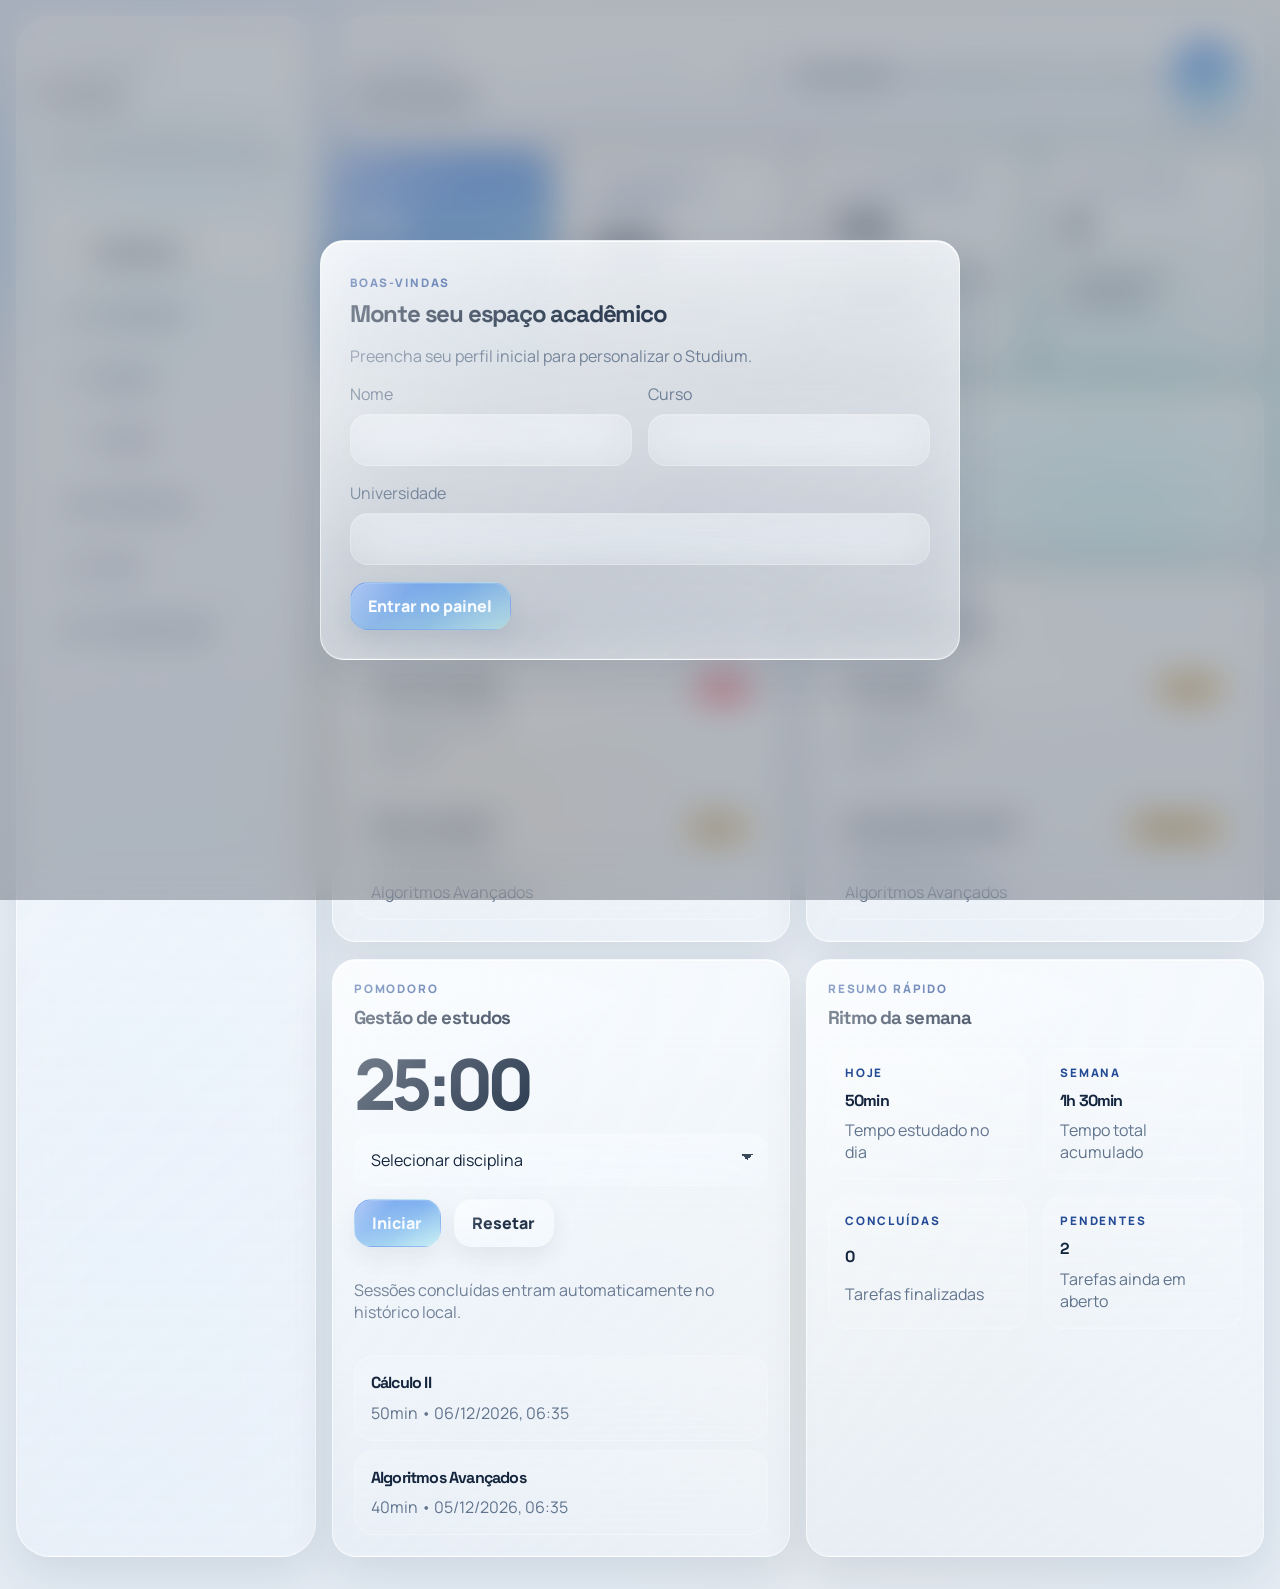
==== index.html @ 14e229cb "Add files via upload" ====
<!DOCTYPE html>
<html lang="pt-BR">
<head>
  <meta charset="UTF-8">
  <meta name="viewport" content="width=device-width, initial-scale=1.0">
  <title>Studium | Gestão Estudantil</title>
  <link rel="preconnect" href="https://fonts.googleapis.com">
  <link rel="preconnect" href="https://fonts.gstatic.com" crossorigin>
  <link href="https://fonts.googleapis.com/css2?family=Space+Grotesk:wght@400;500;700&family=Manrope:wght@400;500;600;700;800&display=swap" rel="stylesheet">
  <link rel="stylesheet" href="styles.css">
</head>
<body>
  <div class="app-bg" aria-hidden="true">
    <span class="glass-orb orb-a"></span>
    <span class="glass-orb orb-b"></span>
    <span class="glass-orb orb-c"></span>
  </div>

  <main class="experience">
    <section class="dashboard-shell">
      <aside class="glass-panel sidebar">
        <div class="brand-block">
          <p class="eyebrow">Painel pessoal</p>
          <h2>Studium</h2>
          <p class="supporting">Organização acadêmica, foco e acompanhamento em um só lugar.</p>
        </div>

        <nav class="nav-stack" aria-label="Seções do sistema">
          <button class="nav-item is-active" data-screen="dashboard" type="button"><span class="nav-icon" aria-hidden="true">⌂</span><span class="nav-label">Dashboard</span></button>
          <button class="nav-item" data-screen="subjects" type="button"><span class="nav-icon" aria-hidden="true">◫</span><span class="nav-label">Disciplinas</span></button>
          <button class="nav-item nav-item-hub" data-screen="agenda" type="button"><span class="nav-icon" aria-hidden="true">◷</span><span class="nav-label nav-label-desktop">Agenda</span><span class="nav-label nav-label-mobile">Planos</span></button>
          <button class="nav-item nav-item-tasks" data-screen="tasks" type="button"><span class="nav-icon" aria-hidden="true">✓</span><span class="nav-label">Tarefas</span></button>
          <button class="nav-item nav-item-stats" data-screen="stats" type="button"><span class="nav-icon" aria-hidden="true">▤</span><span class="nav-label">Estatísticas</span></button>
          <button class="nav-item" data-screen="profile" type="button"><span class="nav-icon" aria-hidden="true">◎</span><span class="nav-label">Perfil</span></button>
          <button class="nav-item" data-screen="settings" type="button"><span class="nav-icon" aria-hidden="true">◉</span><span class="nav-label">Configurações</span></button>
        </nav>
      </aside>

      <div class="main-panel">
        <header class="glass-panel topbar">
          <div>
            <p class="eyebrow" id="topbar-kicker">Visão geral</p>
            <h1 id="screen-title">Dashboard</h1>
          </div>

          <div class="topbar-profile">
            <div class="theme-toggle" id="theme-toggle" aria-label="Alternar tema">
              <button class="theme-option" data-theme-choice="light" type="button" aria-label="Modo claro">☼</button>
              <button class="theme-option" data-theme-choice="dark" type="button" aria-label="Modo escuro">◐</button>
            </div>
            <div class="topbar-copy">
              <strong id="welcome-label">Olá, estudante</strong>
              <span id="topbar-subtitle">Seu semestre em ritmo constante.</span>
            </div>
            <div class="avatar-badge" id="topbar-avatar" aria-hidden="true">S</div>
          </div>
        </header>

        <section class="screen is-active" id="screen-dashboard">
          <div class="page-grid">
            <section class="hero-grid" id="dashboard-metrics"></section>
            <section class="glass-card section-card">
              <div class="section-head"><div><span class="mini-label">Alertas internos</span><h3>O que precisa de atenção</h3></div></div>
              <div class="alert-stack" id="alert-list"></div>
            </section>
            <section class="dashboard-columns">
              <article class="glass-card section-card">
                <div class="section-head"><div><span class="mini-label">Próximas tarefas</span><h3>Entregas mais urgentes</h3></div></div>
                <div id="dashboard-task-list" class="stack-list"></div>
              </article>
              <article class="glass-card section-card">
                <div class="section-head"><div><span class="mini-label">Próximos eventos</span><h3>Agenda acadêmica</h3></div></div>
                <div id="dashboard-event-list" class="stack-list"></div>
              </article>
            </section>
            <section class="dashboard-columns">
              <article class="glass-card section-card">
                <div class="section-head"><div><span class="mini-label">Pomodoro</span><h3>Gestão de estudos</h3></div></div>
                <div class="timer-panel">
                  <div class="timer-value" id="study-timer">25:00</div>
                  <div class="timer-actions">
                    <select id="study-subject-select" class="glass-input"></select>
                    <button id="timer-toggle" class="glass-button primary-button" type="button">Iniciar</button>
                    <button id="timer-reset" class="glass-button secondary-button" type="button">Resetar</button>
                  </div>
                  <p class="supporting">Sessões concluídas entram automaticamente no histórico local.</p>
                  <div id="study-history-preview" class="stack-list compact-list"></div>
                </div>
              </article>
              <article class="glass-card section-card">
                <div class="section-head"><div><span class="mini-label">Resumo rápido</span><h3>Ritmo da semana</h3></div></div>
                <div class="summary-grid" id="weekly-summary"></div>
              </article>
            </section>
          </div>
        </section>

        <section class="screen" id="screen-subjects">
          <div class="page-grid">
            <section class="glass-card section-card">
              <div class="section-head"><div><span class="mini-label">Nova disciplina</span><h3>Cadastro acadêmico</h3></div></div>
              <form id="subject-form" class="form-grid">
                <input type="hidden" id="subject-id">
                <label><span>Nome</span><input id="subject-name" class="glass-input" type="text" required></label>
                <label><span>Professor</span><input id="subject-professor" class="glass-input" type="text" required></label>
                <label><span>Cor</span><input id="subject-color" class="glass-input color-input" type="color" value="#4b86f5"></label>
                <label><span>Frequência (%)</span><input id="subject-attendance" class="glass-input" type="number" min="0" max="100" step="1" placeholder="Opcional"></label>
                <label class="field-span-2"><span>Anotações</span><textarea id="subject-notes" class="glass-input" rows="4" placeholder="Resumo de aulas, links úteis, observações..."></textarea></label>
                <div class="field-span-2 form-actions">
                  <button class="glass-button primary-button" type="submit">Salvar disciplina</button>
                  <button class="glass-button secondary-button" id="subject-form-reset" type="button">Limpar</button>
                </div>
              </form>
            </section>
            <section class="content-split">
              <article class="glass-card section-card">
                <div class="section-head"><div><span class="mini-label">Disciplinas</span><h3>Seu semestre</h3></div></div>
                <div id="subject-list" class="subject-grid"></div>
              </article>
              <article class="glass-card section-card detail-card">
                <div class="section-head"><div><span class="mini-label">Detalhes</span><h3 id="subject-detail-title">Selecione uma disciplina</h3></div></div>
                <div id="subject-detail" class="detail-content empty-state">Escolha uma disciplina para ver notas, frequência, links e anotações.</div>
              </article>
            </section>
          </div>
        </section>

        <section class="screen" id="screen-agenda">
          <div class="page-grid">
            <div class="mobile-section-switch" aria-label="Alternar entre agenda, tarefas e estatísticas">
              <button class="mobile-section-button is-active" data-mobile-hub-screen="agenda" type="button">Agenda</button>
              <button class="mobile-section-button" data-mobile-hub-screen="tasks" type="button">Tarefas</button>
              <button class="mobile-section-button" data-mobile-hub-screen="stats" type="button">Stats</button>
            </div>
            <section class="glass-card section-card">
              <div class="section-head">
                <div><span class="mini-label">Novo evento</span><h3>Agenda acadêmica</h3></div>
                <div class="calendar-nav">
                  <button id="calendar-prev" class="glass-button icon-button" type="button">←</button>
                  <strong id="calendar-title"></strong>
                  <button id="calendar-next" class="glass-button icon-button" type="button">→</button>
                </div>
              </div>
              <form id="event-form" class="form-grid">
                <input type="hidden" id="event-id">
                <label><span>Título</span><input id="event-title" class="glass-input" type="text" required></label>
                <label><span>Tipo</span><select id="event-type" class="glass-input"><option value="Prova">Prova</option><option value="Trabalho">Trabalho</option><option value="Aula">Aula</option><option value="Estudo">Estudo</option></select></label>
                <label><span>Data e hora</span><input id="event-date" class="glass-input" type="datetime-local" required></label>
                <label><span>Disciplina</span><select id="event-subject" class="glass-input"></select></label>
                <div class="field-span-2 form-actions">
                  <button class="glass-button primary-button" type="submit">Salvar evento</button>
                  <button class="glass-button secondary-button" id="event-form-reset" type="button">Limpar</button>
                </div>
              </form>
            </section>
            <section class="content-split">
              <article class="glass-card section-card">
                <div class="calendar-grid calendar-weekdays" id="calendar-weekdays"></div>
                <div class="calendar-grid calendar-days" id="calendar-grid"></div>
              </article>
              <article class="glass-card section-card">
                <div class="section-head"><div><span class="mini-label">Eventos próximos</span><h3>Próximos compromissos</h3></div></div>
                <div id="event-list" class="stack-list"></div>
              </article>
            </section>
          </div>
        </section>

        <section class="screen" id="screen-tasks">
          <div class="page-grid">
            <div class="mobile-section-switch" aria-label="Alternar entre agenda, tarefas e estatísticas">
              <button class="mobile-section-button" data-mobile-hub-screen="agenda" type="button">Agenda</button>
              <button class="mobile-section-button is-active" data-mobile-hub-screen="tasks" type="button">Tarefas</button>
              <button class="mobile-section-button" data-mobile-hub-screen="stats" type="button">Stats</button>
            </div>
            <section class="glass-card section-card">
              <div class="section-head"><div><span class="mini-label">Nova tarefa</span><h3>To-do acadêmico</h3></div></div>
              <form id="task-form" class="form-grid">
                <input type="hidden" id="task-id">
                <label><span>Título</span><input id="task-title" class="glass-input" type="text" required></label>
                <label><span>Entrega</span><input id="task-due-date" class="glass-input" type="datetime-local" required></label>
                <label><span>Prioridade</span><select id="task-priority" class="glass-input"><option value="high">Alta</option><option value="medium">Média</option><option value="low">Baixa</option></select></label>
                <label><span>Disciplina</span><select id="task-subject" class="glass-input"></select></label>
                <label><span>Status</span><select id="task-status" class="glass-input"><option value="pending">Pendente</option><option value="done">Concluída</option></select></label>
                <label class="field-span-2"><span>Descrição</span><textarea id="task-description" class="glass-input" rows="4"></textarea></label>
                <div class="field-span-2 form-actions">
                  <button class="glass-button primary-button" type="submit">Salvar tarefa</button>
                  <button class="glass-button secondary-button" id="task-form-reset" type="button">Limpar</button>
                </div>
              </form>
            </section>
            <section class="glass-card section-card">
              <div class="section-head"><div><span class="mini-label">Filtro</span><h3>Organização das entregas</h3></div></div>
              <div class="toolbar">
                <select id="task-filter-status" class="glass-input toolbar-control"></select>
                <select id="task-filter-subject" class="glass-input toolbar-control"></select>
                <select id="task-sort" class="glass-input toolbar-control"><option value="due-asc">Prazo mais próximo</option><option value="due-desc">Prazo mais distante</option><option value="priority">Maior prioridade</option></select>
              </div>
              <div id="task-list" class="stack-list"></div>
            </section>
          </div>
        </section>

        <section class="screen" id="screen-stats">
          <div class="page-grid">
            <div class="mobile-section-switch" aria-label="Alternar entre agenda, tarefas e estatísticas">
              <button class="mobile-section-button" data-mobile-hub-screen="agenda" type="button">Agenda</button>
              <button class="mobile-section-button" data-mobile-hub-screen="tasks" type="button">Tarefas</button>
              <button class="mobile-section-button is-active" data-mobile-hub-screen="stats" type="button">Stats</button>
            </div>
            <section class="hero-grid" id="stats-metrics"></section>
            <section class="dashboard-columns">
              <article class="glass-card section-card">
                <div class="section-head"><div><span class="mini-label">Tempo por disciplina</span><h3>Foco semanal</h3></div></div>
                <div id="study-chart" class="chart-list"></div>
              </article>
              <article class="glass-card section-card">
                <div class="section-head"><div><span class="mini-label">Média por disciplina</span><h3>Desempenho acadêmico</h3></div></div>
                <div id="grade-chart" class="chart-list"></div>
              </article>
            </section>
            <section class="dashboard-columns">
              <article class="glass-card section-card">
                <div class="section-head"><div><span class="mini-label">Produtividade</span><h3>Tarefas concluídas vs pendentes</h3></div></div>
                <div id="task-chart" class="task-chart"></div>
              </article>
              <article class="glass-card section-card">
                <div class="section-head"><div><span class="mini-label">Histórico</span><h3>Sessões registradas</h3></div></div>
                <div id="study-session-list" class="stack-list compact-list"></div>
              </article>
            </section>
          </div>
        </section>

        <section class="screen" id="screen-profile">
          <div class="page-grid">
            <section class="content-split profile-layout">
              <article class="glass-card section-card">
                <div class="section-head"><div><span class="mini-label">Perfil acadêmico</span><h3>Dados do estudante</h3></div></div>
                <form id="profile-form" class="form-grid">
                  <label><span>Nome</span><input id="profile-name" class="glass-input" type="text" required></label>
                  <label><span>Curso</span><input id="profile-course" class="glass-input" type="text" required></label>
                  <label class="field-span-2"><span>Universidade</span><input id="profile-university" class="glass-input" type="text" required></label>
                  <label class="field-span-2"><span>Foto</span><input id="profile-photo" class="glass-input" type="file" accept="image/*"></label>
                  <div class="field-span-2 form-actions profile-actions">
                    <button class="glass-button primary-button" type="submit">Salvar perfil</button>
                    <button id="share-profile" class="glass-button secondary-button" type="button">Compartilhar perfil</button>
                  </div>
                </form>
              </article>

              <article class="glass-card section-card">
                <div class="section-head"><div><span class="mini-label">Preview</span><h3>Cartão do perfil</h3></div></div>
                <div id="profile-preview" class="profile-preview-card"></div>
              </article>
            </section>

            <section class="glass-card section-card">
              <div class="section-head"><div><span class="mini-label">Matrículas</span><h3>Matérias cursadas</h3></div></div>
              <div id="profile-subjects" class="subject-tags"></div>
            </section>
          </div>
        </section>

        <section class="screen" id="screen-settings">
          <div class="page-grid">
            <section class="glass-card section-card">
              <div class="section-head"><div><span class="mini-label">Preferências</span><h3>Configurações gerais</h3></div></div>
              <div class="settings-grid">
                <article class="glass-tile">
                  <span class="mini-label">Tema</span>
                  <h4>Modo escuro</h4>
                  <p class="supporting">Ative ou desative o tema escuro com persistência local.</p>
                  <button id="settings-theme-toggle" class="glass-button secondary-button" type="button">Alternar tema</button>
                </article>
                <article class="glass-tile">
                  <span class="mini-label">Semestre</span>
                  <h4>Período letivo</h4>
                  <form id="semester-form" class="form-grid compact-form">
                    <label><span>Início</span><input id="semester-start" class="glass-input" type="date"></label>
                    <label><span>Fim</span><input id="semester-end" class="glass-input" type="date"></label>
                    <div class="field-span-2"><button class="glass-button primary-button" type="submit">Salvar semestre</button></div>
                  </form>
                </article>
                <article class="glass-tile">
                  <span class="mini-label">Backup</span>
                  <h4>Exportar ou importar</h4>
                  <p class="supporting">Gere um JSON com todos os dados ou importe um backup anterior.</p>
                  <div class="form-actions">
                    <button id="export-data" class="glass-button primary-button" type="button">Exportar JSON</button>
                    <label class="glass-button secondary-button file-button">Importar JSON<input id="import-data" type="file" accept="application/json"></label>
                  </div>
                </article>
                <article class="glass-tile danger-tile">
                  <span class="mini-label">Reset</span>
                  <h4>Limpar todos os dados</h4>
                  <p class="supporting">Remove disciplinas, tarefas, eventos e histórico do navegador.</p>
                  <button id="reset-data" class="glass-button danger-button" type="button">Apagar tudo</button>
                </article>
              </div>
            </section>
          </div>
        </section>
      </div>
    </section>
  </main>

  <div id="onboarding-modal" class="onboarding-modal" hidden>
    <div class="glass-card onboarding-card">
      <span class="mini-label">Boas-vindas</span>
      <h2>Monte seu espaço acadêmico</h2>
      <p class="supporting">Preencha seu perfil inicial para personalizar o Studium.</p>
      <form id="onboarding-form" class="form-grid">
        <label><span>Nome</span><input id="onboarding-name" class="glass-input" type="text" required></label>
        <label><span>Curso</span><input id="onboarding-course" class="glass-input" type="text" required></label>
        <label class="field-span-2"><span>Universidade</span><input id="onboarding-university" class="glass-input" type="text" required></label>
        <div class="field-span-2 form-actions">
          <button class="glass-button primary-button" type="submit">Entrar no painel</button>
        </div>
      </form>
    </div>
  </div>

  <script src="app.js"></script>
</body>
</html>
---- styles.css ----
:root {
  --text: #14253d;
  --muted: #61748d;
  --brand: #4b86f5;
  --brand-strong: #244b95;
  --accent: #8ee7d8;
  --gold: #f0c97d;
  --danger: #f26f7c;
  --success: #41bb8b;
  --surface-soft: rgba(255, 255, 255, 0.3);
  --border: rgba(255, 255, 255, 0.64);
  --border-strong: rgba(255, 255, 255, 0.88);
  --edge-shadow: inset 0 1px 0 rgba(255, 255, 255, 0.94), inset 0 -1px 0 rgba(255, 255, 255, 0.14);
  --shadow: 0 18px 44px rgba(23, 45, 78, 0.1);
  --radius-xl: 34px;
  --radius-lg: 24px;
  --radius-md: 20px;
  --radius-sm: 14px;
  --blur: blur(28px) saturate(180%);
  --space-1: 0.35rem;
  --space-2: 0.55rem;
  --space-3: 0.8rem;
  --space-4: 1rem;
  --space-5: 1.25rem;
  --space-6: 1.5rem;
  --glow: rgba(75, 134, 245, 0.28);
  --glow-strong: rgba(142, 231, 216, 0.34);
  --field-bg: rgba(255, 255, 255, 0.22);
  --field-text: #14253d;
  --menu-bg: #f6f9fd;
  --panel-sheen: linear-gradient(135deg, rgba(255,255,255,0.6), rgba(255,255,255,0.14) 32%, rgba(255,255,255,0.04) 58%, rgba(255,255,255,0.2));
  --panel-fill: linear-gradient(180deg, rgba(248,252,255,0.84), rgba(233,240,248,0.56));
}

body[data-theme="dark"] {
  --text: #edf5ff;
  --muted: #8fa3bb;
  --brand: #7ab4ff;
  --brand-strong: #93b8ea;
  --accent: #7ce8db;
  --gold: #ffd38d;
  --danger: #ff8692;
  --success: #5fdaa8;
  --surface-soft: rgba(255, 255, 255, 0.06);
  --glow: rgba(122, 180, 255, 0.28);
  --glow-strong: rgba(124, 232, 219, 0.24);
  --field-bg: rgba(255, 255, 255, 0.08);
  --field-text: #edf5ff;
  --menu-bg: #152233;
  --border: rgba(255, 255, 255, 0.16);
  --border-strong: rgba(255, 255, 255, 0.28);
  --edge-shadow: inset 0 1px 0 rgba(255, 255, 255, 0.16), inset 0 -1px 0 rgba(255, 255, 255, 0.04);
  --shadow: 0 24px 60px rgba(3, 9, 20, 0.44);
  --panel-fill: linear-gradient(180deg, rgba(32, 50, 77, 0.56), rgba(10, 18, 31, 0.18));
  --panel-sheen: linear-gradient(135deg, rgba(255,255,255,0.18), rgba(255,255,255,0.04) 28%, rgba(255,255,255,0.02) 58%, rgba(255,255,255,0.14));
}

* { box-sizing: border-box; }
html { scroll-behavior: smooth; }
body {
  margin: 0;
  min-height: 100vh;
  font-family: "Manrope", sans-serif;
  color: var(--text);
  background:
    radial-gradient(circle at 12% 8%, rgba(145, 193, 255, 0.24), transparent 22%),
    radial-gradient(circle at 88% 18%, rgba(157, 236, 223, 0.18), transparent 20%),
    radial-gradient(circle at 68% 82%, rgba(255, 216, 150, 0.12), transparent 24%),
    linear-gradient(180deg, #f1f5fa 0%, #e8eef5 46%, #e4ebf3 100%);
}

body[data-theme="dark"] {
  background:
    radial-gradient(circle at top left, rgba(48, 98, 186, 0.44), transparent 28%),
    radial-gradient(circle at 82% 18%, rgba(52, 148, 143, 0.28), transparent 26%),
    radial-gradient(circle at 70% 78%, rgba(168, 121, 38, 0.24), transparent 28%),
    linear-gradient(180deg, #08111d 0%, #0e1828 50%, #0b1320 100%);
}

button, input, select, textarea { font: inherit; line-height: 1.25; transition: transform 180ms ease, box-shadow 220ms ease, border-color 220ms ease, background-color 220ms ease, color 220ms ease, opacity 220ms ease; }
button { cursor: pointer; }
img { display: block; max-width: 100%; }
h1, h2, h3, h4, strong { font-family: "Space Grotesk", sans-serif; letter-spacing: -0.05em; }

.app-bg { position: fixed; inset: 0; overflow: hidden; pointer-events: none; }
.glass-orb { position: absolute; border-radius: 50%; filter: blur(18px); opacity: 0.82; mix-blend-mode: screen; animation: floatOrb 16s cubic-bezier(0.37, 0, 0.2, 1) infinite; }
.orb-a { top: 1%; left: -4%; width: 420px; height: 420px; background: radial-gradient(circle, rgba(107, 189, 255, 0.56), transparent 68%); }
.orb-b { top: 24%; right: -6%; width: 460px; height: 460px; background: radial-gradient(circle, rgba(109, 229, 214, 0.4), transparent 66%); animation-duration: 20s; }
.orb-c { bottom: -15%; left: 18%; width: 520px; height: 520px; background: radial-gradient(circle, rgba(255, 197, 108, 0.34), transparent 70%); animation-duration: 24s; }

.experience { position: relative; z-index: 1; width: min(calc(100% - 2rem), 1480px); margin: 0 auto; padding: var(--space-4) 0 2rem; }
.dashboard-shell { min-height: calc(100vh - 3rem); display: grid; grid-template-columns: 300px minmax(0, 1fr); gap: var(--space-4); }
.main-panel, .page-grid { display: grid; gap: var(--space-4); }
.dashboard-columns, .content-split { display: grid; grid-template-columns: repeat(2, minmax(0, 1fr)); gap: var(--space-4); }

.glass-panel,
.glass-card,
.glass-tile,
.glass-input,
.glass-button {
  position: relative;
  overflow: hidden;
  isolation: isolate;
  background: var(--panel-fill);
  border: 1px solid var(--border);
  box-shadow: var(--edge-shadow), var(--shadow);
  backdrop-filter: var(--blur);
  -webkit-backdrop-filter: var(--blur);
}

.glass-card,
.glass-tile,
.list-card,
.alert-card,
.subject-card,
.detail-section,
.chart-row,
.summary-item,
.task-split,
.calendar-day,
.nav-item,
.topbar,
.sidebar {
  transition: transform 220ms ease, box-shadow 280ms ease, border-color 240ms ease, background 280ms ease, filter 280ms ease;
}

.glass-panel::before,
.glass-card::before,
.glass-tile::before,
.glass-button::before {
  content: "";
  position: absolute;
  inset: 0;
  background: var(--panel-sheen);
  opacity: 0.92;
  pointer-events: none;
}

.glass-card::after,
.glass-tile::after,
.glass-button::after,
.nav-item::after,
.subject-card::after,
.calendar-day::after {
  content: "";
  position: absolute;
  inset: -40% auto auto -20%;
  width: 52%;
  height: 180%;
  background: linear-gradient(115deg, transparent 0%, rgba(255,255,255,0.06) 32%, rgba(255,255,255,0.5) 48%, rgba(255,255,255,0.08) 60%, transparent 100%);
  transform: translateX(-180%) rotate(14deg);
  opacity: 0;
  pointer-events: none;
}

.glass-panel, .glass-card, .glass-tile { border-radius: var(--radius-lg); }
.glass-input, .glass-button { border-radius: 18px; }

.sidebar, .topbar { border-radius: var(--radius-xl); padding: 1.4rem; }
.sidebar { display: flex; flex-direction: column; gap: var(--space-4); }
.brand-block { padding-bottom: 0.85rem; border-bottom: 1px solid rgba(255,255,255,0.25); }
.brand-block h2, .topbar h1, .section-head h3, .detail-heading h4, .settings-grid h4 { margin: 0.25rem 0 0; }

.eyebrow, .mini-label, .panel-badge, .pill {
  text-transform: uppercase;
  letter-spacing: 0.16em;
  font-size: 0.73rem;
  font-weight: 800;
  color: var(--brand-strong);
}

.supporting, .topbar-copy span, label span, .list-meta, .empty-state { color: var(--muted); }

.nav-stack {
  display: grid;
  gap: var(--space-2);
  padding: 0.45rem;
  border-radius: 28px;
  background: linear-gradient(180deg, rgba(255,255,255,0.16), rgba(255,255,255,0.04));
  border: 1px solid rgba(255,255,255,0.28);
  box-shadow: inset 0 1px 0 rgba(255,255,255,0.5);
}

.nav-item {
  position: relative;
  text-align: left;
  padding: 1rem 1.05rem;
  border-radius: 22px;
  border: 1px solid rgba(255,255,255,0.12);
  background: rgba(255,255,255,0.04);
  color: var(--muted);
  font-weight: 800;
}

.nav-item .nav-icon {
  display: inline-grid;
  place-items: center;
  width: 1.25rem;
  height: 1.25rem;
  margin-right: 0.65rem;
  font-size: 1rem;
  line-height: 1;
  flex: 0 0 1.25rem;
}
.nav-label-mobile { display: none; }
.nav-item.is-active { color: var(--text); background: linear-gradient(180deg, rgba(255,255,255,0.76), rgba(255,255,255,0.28)); border-color: rgba(255,255,255,0.74); }
.nav-item:hover,
.nav-item:focus-visible {
  transform: translateY(-2px);
  box-shadow: inset 0 1px 0 rgba(255,255,255,0.65), 0 18px 34px var(--glow);
  border-color: rgba(255,255,255,0.52);
}
.nav-item:hover::after,
.nav-item:focus-visible::after { opacity: 1; animation: sheenSweep 900ms ease; }

.topbar {
  display: flex;
  justify-content: space-between;
  align-items: center;
  gap: 1rem;
}

.topbar-profile, .topbar-copy { display: flex; align-items: center; gap: var(--space-3); }
.topbar-profile { margin-left: auto; }

.avatar-badge {
  display: grid;
  place-items: center;
  width: 68px;
  height: 68px;
  border-radius: 50%;
  font-size: 1.45rem;
  font-weight: 800;
  color: #f6fbff;
  background: linear-gradient(160deg, rgba(54,119,233,0.86), rgba(95,214,224,0.42));
  border: 1px solid rgba(255,255,255,0.48);
  box-shadow: 0 18px 34px rgba(50, 104, 190, 0.24);
}

.theme-toggle {
  display: inline-grid;
  grid-template-columns: repeat(2, minmax(0, 1fr));
  gap: 0.3rem;
  padding: 0.28rem;
  border-radius: 999px;
  background: linear-gradient(180deg, rgba(255,255,255,0.24), rgba(255,255,255,0.08));
  border: 1px solid rgba(255,255,255,0.3);
}

.theme-option {
  border: 0;
  width: 2.35rem;
  height: 2.35rem;
  border-radius: 999px;
  background: transparent;
  color: var(--muted);
  font-size: 1rem;
  line-height: 1;
  display: inline-grid;
  place-items: center;
}

.theme-option.is-active { color: var(--text); background: linear-gradient(180deg, rgba(255,255,255,0.78), rgba(255,255,255,0.26)); }
.screen { display: none; }
.screen.is-active { display: block; }
.screen.is-active > .page-grid > *,
.screen.is-active > .hero-grid > * {
  animation: riseIn 560ms cubic-bezier(0.22, 1, 0.36, 1) both;
}
.screen.is-active > .page-grid > *:nth-child(2),
.screen.is-active > .hero-grid > *:nth-child(2) { animation-delay: 70ms; }
.screen.is-active > .page-grid > *:nth-child(3),
.screen.is-active > .hero-grid > *:nth-child(3) { animation-delay: 140ms; }
.screen.is-active > .page-grid > *:nth-child(4),
.screen.is-active > .hero-grid > *:nth-child(4) { animation-delay: 210ms; }

.hero-grid { display: grid; grid-template-columns: repeat(4, minmax(0, 1fr)); gap: var(--space-4); }
.section-card, .metric-card, .glass-tile { padding: 1.3rem; }

.metric-card strong {
  display: block;
  margin: 0.5rem 0;
  font-size: clamp(1.6rem, 3vw, 2.5rem);
}

.accent-card {
  color: #f9fbff;
  background: linear-gradient(160deg, rgba(54,119,233,0.72), rgba(95,214,224,0.34)), linear-gradient(180deg, rgba(255,255,255,0.2), rgba(255,255,255,0.08));
}

.accent-card .mini-label, .accent-card p { color: rgba(249,251,255,0.8); }
.section-head { display: flex; justify-content: space-between; align-items: flex-start; gap: var(--space-4); margin-bottom: 1.15rem; }
.section-head > div:first-child { display: grid; gap: var(--space-1); }
.summary-grid, .settings-grid { display: grid; gap: var(--space-4); }
.summary-grid, .settings-grid, .subject-grid { grid-template-columns: repeat(2, minmax(0, 1fr)); }
.stack-list, .alert-stack, .chart-list, .subject-grid { display: grid; gap: var(--space-4); }
.compact-list { gap: var(--space-2); }

.list-card,
.alert-card,
.subject-card,
.detail-section,
.chart-row,
.summary-item,
.task-split,
.calendar-day {
  position: relative;
  padding: 1rem;
  border-radius: 20px;
  background: linear-gradient(180deg, rgba(255,255,255,0.18), rgba(255,255,255,0.06));
  border: 1px solid rgba(255,255,255,0.22);
}

.list-card, .subject-card, .chart-row, .summary-item, .detail-section, .task-split { display: grid; gap: var(--space-2); }
.list-head, .subject-head, .chart-head, .detail-heading, .task-row-head { display: flex; justify-content: space-between; align-items: flex-start; gap: var(--space-3); }
.badge-row, .task-actions, .form-actions, .toolbar, .timer-actions, .calendar-nav { display: flex; flex-wrap: wrap; gap: var(--space-3); align-items: center; }

.glass-card:hover,
.glass-tile:hover,
.list-card:hover,
.alert-card:hover,
.chart-row:hover,
.summary-item:hover,
.task-split:hover,
.calendar-day:hover {
  transform: translateY(-3px);
  border-color: rgba(255,255,255,0.44);
  box-shadow: var(--edge-shadow), 0 24px 44px rgba(23, 45, 78, 0.14), 0 0 0 1px rgba(255,255,255,0.08), 0 0 32px var(--glow);
}

.primary-button:hover::after,
.nav-item:hover::after,
#dashboard-metrics .glass-card:hover::after {
  opacity: 1;
  animation: sheenSweep 900ms ease;
}

.pill {
  display: inline-flex;
  align-items: center;
  gap: 0.3rem;
  padding: 0.32rem 0.6rem;
  border-radius: 999px;
  background: rgba(255,255,255,0.35);
  border: 1px solid rgba(255,255,255,0.28);
}

.pill.high { color: #fff; background: rgba(242, 111, 124, 0.78); }
.pill.medium { color: var(--text); background: rgba(240, 201, 125, 0.66); }
.pill.low { color: var(--text); background: rgba(142, 231, 216, 0.58); }
.pill.success { color: #fff; background: rgba(65, 187, 139, 0.8); }
.pill.warning { color: var(--text); background: rgba(240, 201, 125, 0.72); }
.pill.danger { color: #fff; background: rgba(242, 111, 124, 0.8); }

.alert-card { display: grid; gap: 0.35rem; border-left: 4px solid transparent; }
.alert-card.warning { border-left-color: var(--gold); }
.alert-card.danger { border-left-color: var(--danger); }
.alert-card.info { border-left-color: var(--brand); }

.timer-panel { display: grid; gap: var(--space-4); }
.timer-value { font-size: clamp(3rem, 8vw, 4.4rem); line-height: 1; font-weight: 800; letter-spacing: -0.08em; }

.glass-input {
  width: 100%;
  min-height: 52px;
  padding: 0.92rem 1rem;
  color: var(--field-text);
  background: linear-gradient(180deg, var(--field-bg), rgba(255,255,255,0.08));
  outline: none;
  border-color: rgba(255,255,255,0.18);
  box-shadow: inset 0 1px 0 rgba(255,255,255,0.14);
}

.glass-input::placeholder,
textarea.glass-input::placeholder { color: var(--muted); }
textarea.glass-input { resize: vertical; min-height: 110px; }

input.glass-input:focus,
select.glass-input:focus,
textarea.glass-input:focus {
  transform: translateY(-1px);
  border-color: rgba(122, 180, 255, 0.68);
  box-shadow: 0 0 0 1px rgba(255,255,255,0.12), 0 0 0 6px var(--glow), 0 16px 30px rgba(75, 134, 245, 0.14);
}

select.glass-input {
  appearance: none;
  -webkit-appearance: none;
  -moz-appearance: none;
  padding-right: 3rem;
  background-image:
    linear-gradient(180deg, var(--field-bg), rgba(255,255,255,0.08)),
    linear-gradient(45deg, transparent 50%, var(--field-text) 50%),
    linear-gradient(135deg, var(--field-text) 50%, transparent 50%);
  background-position:
    0 0,
    calc(100% - 20px) calc(50% - 3px),
    calc(100% - 14px) calc(50% - 3px);
  background-size:
    100% 100%,
    6px 6px,
    6px 6px;
  background-repeat: no-repeat;
}

select.glass-input option,
select.glass-input optgroup {
  color: var(--field-text);
  background: var(--menu-bg);
}

input[type="date"].glass-input,
input[type="datetime-local"].glass-input {
  color-scheme: light;
}

body[data-theme="dark"] input[type="date"].glass-input,
body[data-theme="dark"] input[type="datetime-local"].glass-input {
  color-scheme: dark;
}

.glass-button {
  display: inline-flex;
  align-items: center;
  justify-content: center;
  min-height: 48px;
  padding: 0.8rem 1.1rem;
  color: var(--text);
  border: 1px solid rgba(255,255,255,0.2);
  background: linear-gradient(180deg, rgba(255,255,255,0.22), rgba(255,255,255,0.08));
  font-weight: 800;
  box-shadow: inset 0 1px 0 rgba(255,255,255,0.14), 0 10px 22px rgba(28, 55, 91, 0.08);
}

.glass-button:hover,
.glass-button:focus-visible {
  transform: translateY(-2px) scale(1.01);
  border-color: rgba(255,255,255,0.52);
  box-shadow: inset 0 1px 0 rgba(255,255,255,0.24), 0 18px 34px rgba(28, 55, 91, 0.16), 0 0 24px var(--glow);
}

.glass-button:active {
  transform: translateY(0) scale(0.985);
}

.primary-button { color: #f7fbff; background: linear-gradient(160deg, rgba(54,119,233,0.82), rgba(95,214,224,0.36)); }
.secondary-button { background: linear-gradient(180deg, rgba(255,255,255,0.3), rgba(255,255,255,0.14)); }
.danger-button { color: #fff; background: linear-gradient(160deg, rgba(211,88,99,0.86), rgba(242,111,124,0.42)); }
.primary-button:hover,
.primary-button:focus-visible {
  box-shadow: inset 0 1px 0 rgba(255,255,255,0.18), 0 20px 40px rgba(44, 107, 215, 0.28), 0 0 28px var(--glow-strong);
}
.danger-button:hover,
.danger-button:focus-visible {
  box-shadow: inset 0 1px 0 rgba(255,255,255,0.18), 0 20px 40px rgba(211, 88, 99, 0.24), 0 0 22px rgba(242, 111, 124, 0.26);
}
.icon-button {
  min-width: 48px;
  width: 48px;
  height: 48px;
  padding-inline: 0;
  line-height: 1;
}
.file-button { position: relative; }
.file-button input { position: absolute; inset: 0; opacity: 0; cursor: pointer; }

.form-grid { display: grid; grid-template-columns: repeat(2, minmax(0, 1fr)); gap: 1.05rem; }
.compact-form { grid-template-columns: 1fr; }
label { display: grid; gap: var(--space-2); align-content: start; }
label span { display: block; }
.form-grid > div,
.form-grid > article { align-self: start; }
.field-span-2 { grid-column: span 2; }
.color-input { min-height: 54px; padding: 0.4rem; }
.toolbar-control { min-width: 180px; flex: 1 1 220px; }
.profile-actions { margin-top: 0.4rem; }
.subject-card { cursor: pointer; border: 1px solid rgba(255,255,255,0.22); }
.subject-card.is-selected { outline: 2px solid rgba(75, 134, 245, 0.4); }
.subject-card:hover,
.subject-card:focus-visible {
  transform: translateY(-3px) scale(1.01);
  box-shadow: 0 20px 38px rgba(23, 45, 78, 0.14), 0 0 28px var(--glow);
}
.subject-dot { width: 14px; height: 14px; border-radius: 50%; flex: 0 0 14px; }
.detail-card { min-height: 420px; }
.detail-content { display: grid; gap: var(--space-4); }
.detail-grid { display: grid; grid-template-columns: repeat(2, minmax(0, 1fr)); gap: var(--space-4); }
.metric-inline { display: flex; gap: 0.5rem; align-items: center; }
.calendar-grid { display: grid; grid-template-columns: repeat(7, minmax(0, 1fr)); gap: var(--space-3); }
.calendar-weekdays { margin-bottom: 0.7rem; }
.calendar-weekday { text-align: center; font-size: 0.82rem; font-weight: 800; color: var(--brand-strong); }
.calendar-day { min-height: 120px; display: grid; align-content: start; gap: 0.55rem; }
.calendar-day.is-outside { opacity: 0.45; }
.calendar-day.is-today { outline: 2px solid rgba(75, 134, 245, 0.42); }
.calendar-date { display: flex; justify-content: space-between; align-items: center; font-weight: 800; }
.calendar-event { padding: 0.48rem 0.58rem; border-radius: 14px; color: #f7fbff; font-size: 0.78rem; font-weight: 700; }
.chart-list { gap: var(--space-4); }
.bar-track { width: 100%; height: 12px; border-radius: 999px; background: rgba(255,255,255,0.22); overflow: hidden; }
.bar-fill { height: 100%; border-radius: inherit; background: linear-gradient(90deg, rgba(75,134,245,0.9), rgba(142,231,216,0.95)); }
.task-chart { display: grid; gap: var(--space-4); }
.task-ring { display: flex; align-items: center; gap: var(--space-4); }
.ring-visual { --done-angle: 180deg; width: 128px; height: 128px; border-radius: 50%; background: conic-gradient(var(--success) 0deg var(--done-angle), rgba(255,255,255,0.18) var(--done-angle) 360deg); display: grid; place-items: center; }
.ring-inner { width: 82px; height: 82px; display: grid; place-items: center; border-radius: 50%; background: rgba(255,255,255,0.55); color: var(--text); font-weight: 800; }
body[data-theme="dark"] .ring-inner { background: rgba(10, 18, 31, 0.72); }
.task-legend { display: grid; gap: var(--space-2); }
.empty-state { padding: 1rem; text-align: center; border-radius: 18px; border: 1px dashed rgba(255,255,255,0.28); }
.danger-tile { border-color: rgba(242,111,124,0.28); }

.profile-layout { align-items: start; }
.profile-preview-card {
  min-height: 320px;
  padding: 1.4rem;
  border-radius: 28px;
  display: grid;
  gap: 1rem;
  background:
    radial-gradient(circle at 18% 18%, rgba(142, 231, 216, 0.22), transparent 24%),
    radial-gradient(circle at 82% 22%, rgba(75, 134, 245, 0.22), transparent 22%),
    linear-gradient(145deg, rgba(255,255,255,0.24), rgba(255,255,255,0.08));
  border: 1px solid rgba(255,255,255,0.26);
}

.profile-preview-head { display: flex; align-items: center; gap: var(--space-4); }

.profile-avatar,
.profile-avatar-placeholder {
  width: 92px;
  height: 92px;
  border-radius: 24px;
  object-fit: cover;
  border: 1px solid rgba(255,255,255,0.44);
  box-shadow: 0 16px 28px rgba(23, 45, 78, 0.18);
}

.profile-avatar-placeholder {
  display: grid;
  place-items: center;
  font-weight: 800;
  font-size: 2rem;
  color: #f6fbff;
  background: linear-gradient(160deg, rgba(54,119,233,0.86), rgba(95,214,224,0.42));
}

.profile-meta { display: grid; gap: var(--space-1); }

.profile-meta p {
  margin: 0;
  color: var(--muted);
}

.subject-tags { display: flex; flex-wrap: wrap; gap: var(--space-3); }

.subject-tags .pill {
  padding: 0.55rem 0.8rem;
}

.mobile-section-switch {
  display: none;
  grid-template-columns: repeat(3, minmax(0, 1fr));
  gap: var(--space-2);
  padding: 0.35rem;
  border-radius: 18px;
  background: linear-gradient(180deg, rgba(255,255,255,0.18), rgba(255,255,255,0.06));
  border: 1px solid rgba(255,255,255,0.24);
}

.mobile-section-button {
  min-height: 42px;
  border: 1px solid transparent;
  border-radius: 14px;
  background: transparent;
  color: var(--muted);
  font-weight: 800;
}

.mobile-section-button.is-active {
  color: var(--text);
  background: linear-gradient(180deg, rgba(255,255,255,0.74), rgba(255,255,255,0.24));
}

.onboarding-modal {
  position: fixed;
  inset: 0;
  z-index: 90;
  display: grid;
  place-items: center;
  padding: 1rem;
  background: rgba(8, 17, 29, 0.28);
  backdrop-filter: blur(18px);
}

.onboarding-modal[hidden] {
  display: none !important;
}

.onboarding-card { width: min(100%, 640px); padding: 1.8rem; }

.onboarding-card h2 {
  margin: 0.35rem 0 0.5rem;
}

@keyframes floatOrb {
  0%, 100% { transform: translate3d(0,0,0) scale(1) rotate(0deg); }
  30% { transform: translate3d(18px,-24px,0) scale(1.04) rotate(4deg); }
  65% { transform: translate3d(-12px,18px,0) scale(1.08) rotate(-3deg); }
}

@keyframes riseIn {
  from {
    opacity: 0;
    transform: translateY(18px) scale(0.985);
    filter: blur(10px);
  }
  to {
    opacity: 1;
    transform: translateY(0) scale(1);
    filter: blur(0);
  }
}

@keyframes sheenSweep {
  0% { transform: translateX(-180%) rotate(14deg); }
  100% { transform: translateX(320%) rotate(14deg); }
}

@media (prefers-reduced-motion: reduce) {
  *,
  *::before,
  *::after {
    animation: none !important;
    transition: none !important;
    scroll-behavior: auto !important;
  }
}

@media (max-width: 980px) {
  .dashboard-shell, .hero-grid, .dashboard-columns, .content-split, .settings-grid, .summary-grid, .subject-grid { grid-template-columns: 1fr; }
  .form-grid, .detail-grid { grid-template-columns: 1fr; }
  .field-span-2 { grid-column: auto; }
}

@media (max-width: 720px) {
  .experience { width: min(calc(100% - 0.6rem), 1480px); padding-top: 0.45rem; padding-bottom: 1rem; }
  .dashboard-shell { display: block; }
  .main-panel { gap: 0.8rem; padding-bottom: 7.9rem; }
  .page-grid,
  .dashboard-columns,
  .content-split,
  .hero-grid,
  .summary-grid,
  .settings-grid,
  .subject-grid,
  .detail-grid,
  .form-grid {
    grid-template-columns: 1fr;
    gap: 0.8rem;
  }
  .section-card,
  .metric-card,
  .glass-tile {
    padding: 1rem;
  }
  .sidebar {
    position: fixed;
    left: 0.45rem;
    right: 0.45rem;
    bottom: 0.45rem;
    z-index: 40;
    padding: 0.5rem;
    border-radius: 24px;
    background: linear-gradient(180deg, rgba(244,248,253,0.82), rgba(228,236,246,0.62));
  }
  body[data-theme="dark"] .sidebar {
    background: linear-gradient(180deg, rgba(18,28,43,0.88), rgba(11,19,32,0.72));
  }
  .brand-block { display: none; }
  .nav-stack {
    grid-template-columns: repeat(7, minmax(0, 1fr));
    gap: 0.35rem;
    padding: 0.05rem;
    border: 0;
    background: transparent;
    box-shadow: none;
    align-items: stretch;
  }
  .nav-item {
    min-width: 0;
    min-height: 66px;
    padding: 0.55rem 0.2rem 0.46rem;
    border-radius: 16px;
    text-align: center;
    font-size: 0.56rem;
    line-height: 1.1;
    display: grid;
    place-items: center;
    align-content: center;
    justify-items: center;
    gap: 0.24rem;
  }
  .nav-item .nav-icon {
    width: 1.1rem;
    height: 1.1rem;
    margin: 0;
    display: inline-grid;
    place-items: center;
    font-size: 0.98rem;
  }
  .nav-item .nav-label {
    display: block;
    width: 100%;
    text-align: center;
    letter-spacing: 0.01em;
    justify-self: center;
  }
  .nav-label-desktop { display: none; }
  .nav-label-mobile { display: block; }
  .nav-item-tasks,
  .nav-item-stats { display: none; }
  .topbar {
    position: sticky;
    top: 0.45rem;
    z-index: 30;
    padding: 0.85rem 0.95rem;
    border-radius: 22px;
    gap: 0.75rem;
  }
  .topbar .eyebrow, .topbar-copy span { display: none; }
  .topbar h1 { font-size: 1.2rem; }
  .topbar-profile { gap: 0.5rem; }
  .topbar-copy strong {
    max-width: 92px;
    display: block;
    overflow: hidden;
    text-overflow: ellipsis;
    white-space: nowrap;
    font-size: 0.86rem;
  }
  .theme-toggle { padding: 0.22rem; gap: 0.22rem; }
  .theme-option { width: 1.9rem; height: 1.9rem; font-size: 0.86rem; }
  .avatar-badge { width: 42px; height: 42px; font-size: 0.9rem; }
  .toolbar,
  .task-actions,
  .form-actions,
  .timer-actions,
  .calendar-nav,
  .badge-row {
    display: grid;
    grid-template-columns: 1fr;
    align-items: stretch;
  }
  .toolbar-control,
  .glass-button,
  .timer-actions .glass-input,
  .calendar-nav strong {
    width: 100%;
  }
  .calendar-nav {
    grid-template-columns: 48px 1fr 48px;
    align-items: center;
  }
  .calendar-nav .glass-button {
    width: 48px;
  }
  .timer-value {
    font-size: 2.8rem;
    text-align: center;
  }
  .list-head,
  .subject-head,
  .chart-head,
  .detail-heading,
  .task-row-head,
  .section-head,
  .profile-preview-head {
    grid-template-columns: 1fr;
    display: grid;
    gap: 0.65rem;
  }
  .detail-card { min-height: auto; }
  .mobile-section-switch { display: grid; }
  .calendar-weekdays,
  .calendar-days {
    min-width: 580px;
  }
  .calendar-grid {
    gap: 0.45rem;
  }
  #screen-agenda .content-split > .glass-card:first-child {
    overflow-x: auto;
    padding-bottom: 0.9rem;
  }
  .calendar-day { min-height: 92px; padding: 0.65rem; }
  .calendar-event { font-size: 0.68rem; padding: 0.35rem 0.4rem; }
  .profile-preview-card {
    min-height: auto;
    padding: 1rem;
  }
  .profile-avatar,
  .profile-avatar-placeholder {
    width: 76px;
    height: 76px;
    border-radius: 20px;
  }
  .subject-tags {
    display: grid;
    grid-template-columns: 1fr;
  }
  .subject-tags .pill {
    justify-content: center;
  }
  .onboarding-modal {
    align-items: end;
    padding: 0.75rem;
  }
  .onboarding-card {
    width: 100%;
    padding: 1.2rem;
    border-radius: 26px;
  }
}
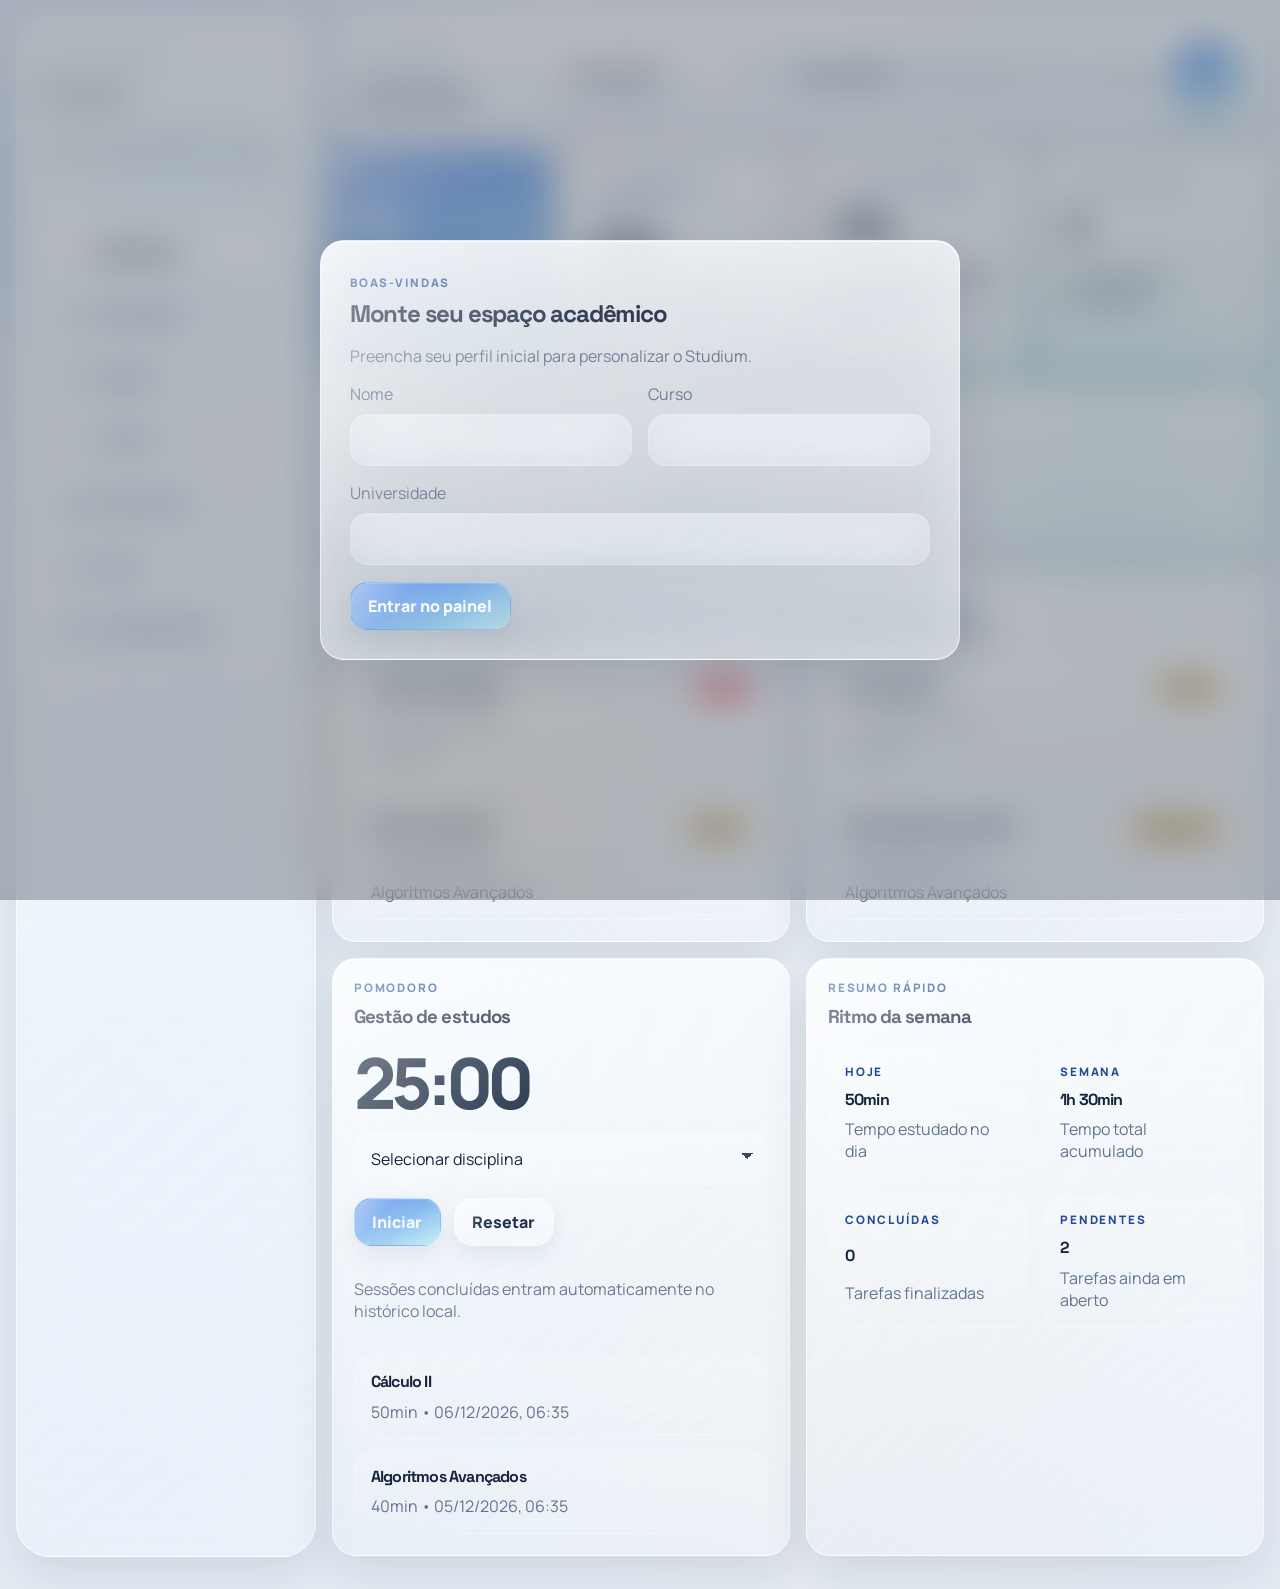
==== commit e4cf656b: "Add files via upload" ====
--- a/index.html
+++ b/index.html
@@ -4,6 +4,14 @@
   <meta charset="UTF-8">
   <meta name="viewport" content="width=device-width, initial-scale=1.0">
   <title>Studium | Gestão Estudantil</title>
+  <meta name="theme-color" content="#0f172a">
+  <meta name="description" content="Studium, painel acadêmico instalável para organização de disciplinas, tarefas e estudos.">
+  <meta name="apple-mobile-web-app-capable" content="yes">
+  <meta name="apple-mobile-web-app-status-bar-style" content="default">
+  <meta name="apple-mobile-web-app-title" content="Studium">
+  <link rel="manifest" href="manifest.webmanifest">
+  <link rel="icon" href="icons/icon.svg" type="image/svg+xml">
+  <link rel="apple-touch-icon" href="icons/icon.svg">
   <link rel="preconnect" href="https://fonts.googleapis.com">
   <link rel="preconnect" href="https://fonts.gstatic.com" crossorigin>
   <link href="https://fonts.googleapis.com/css2?family=Space+Grotesk:wght@400;500;700&family=Manrope:wght@400;500;600;700;800&display=swap" rel="stylesheet">
@@ -44,6 +52,7 @@
           </div>
 
           <div class="topbar-profile">
+            <button id="install-app-button" class="glass-button secondary-button install-app-button" type="button" hidden>Instalar app</button>
             <div class="theme-toggle" id="theme-toggle" aria-label="Alternar tema">
               <button class="theme-option" data-theme-choice="light" type="button" aria-label="Modo claro">☼</button>
               <button class="theme-option" data-theme-choice="dark" type="button" aria-label="Modo escuro">◐</button>
--- a/styles.css
+++ b/styles.css
@@ -202,6 +202,7 @@
   line-height: 1;
   flex: 0 0 1.25rem;
 }
+.nav-label-desktop { display: inline; }
 .nav-label-mobile { display: none; }
 .nav-item.is-active { color: var(--text); background: linear-gradient(180deg, rgba(255,255,255,0.76), rgba(255,255,255,0.28)); border-color: rgba(255,255,255,0.74); }
 .nav-item:hover,
@@ -221,7 +222,13 @@
 }
 
 .topbar-profile, .topbar-copy { display: flex; align-items: center; gap: var(--space-3); }
-.topbar-profile { margin-left: auto; }
+.topbar-profile { margin-left: auto; flex-wrap: wrap; justify-content: flex-end; }
+
+.install-app-button {
+  min-height: 42px;
+  padding-inline: 1rem;
+  white-space: nowrap;
+}
 
 .avatar-badge {
   display: grid;
@@ -261,8 +268,8 @@
 }
 
 .theme-option.is-active { color: var(--text); background: linear-gradient(180deg, rgba(255,255,255,0.78), rgba(255,255,255,0.26)); }
-.screen { display: none; }
-.screen.is-active { display: block; }
+.screen { display: none; opacity: 0; transform: translateY(8px) scale(0.995); filter: blur(4px); }
+.screen.is-active { display: block; animation: screenSwapIn 180ms cubic-bezier(0.2, 0.8, 0.2, 1) both; }
 .screen.is-active > .page-grid > *,
 .screen.is-active > .hero-grid > * {
   animation: riseIn 560ms cubic-bezier(0.22, 1, 0.36, 1) both;
@@ -623,6 +630,19 @@
   100% { transform: translateX(320%) rotate(14deg); }
 }
 
+@keyframes screenSwapIn {
+  from {
+    opacity: 0;
+    transform: translateY(8px) scale(0.995);
+    filter: blur(4px);
+  }
+  to {
+    opacity: 1;
+    transform: translateY(0) scale(1);
+    filter: blur(0);
+  }
+}
+
 @media (prefers-reduced-motion: reduce) {
   *,
   *::before,
@@ -666,7 +686,7 @@
     right: 0.45rem;
     bottom: 0.45rem;
     z-index: 40;
-    padding: 0.5rem;
+    padding: 0.45rem 0.5rem;
     border-radius: 24px;
     background: linear-gradient(180deg, rgba(244,248,253,0.82), rgba(228,236,246,0.62));
   }
@@ -675,35 +695,39 @@
   }
   .brand-block { display: none; }
   .nav-stack {
-    grid-template-columns: repeat(7, minmax(0, 1fr));
-    gap: 0.35rem;
-    padding: 0.05rem;
+    grid-template-columns: repeat(5, minmax(0, 1fr));
+    gap: 0.32rem;
+    padding: 0;
     border: 0;
     background: transparent;
     box-shadow: none;
     align-items: stretch;
+    justify-items: stretch;
   }
   .nav-item {
+    width: 100%;
     min-width: 0;
     min-height: 66px;
-    padding: 0.55rem 0.2rem 0.46rem;
-    border-radius: 16px;
+    padding: 0.52rem 0.18rem 0.44rem;
+    border-radius: 15px;
     text-align: center;
-    font-size: 0.56rem;
+    font-size: 0.54rem;
     line-height: 1.1;
     display: grid;
     place-items: center;
     align-content: center;
     justify-items: center;
-    gap: 0.24rem;
+    gap: 0.2rem;
+    margin: 0;
   }
   .nav-item .nav-icon {
-    width: 1.1rem;
-    height: 1.1rem;
+    width: 1.18rem;
+    height: 1.18rem;
     margin: 0;
     display: inline-grid;
     place-items: center;
-    font-size: 0.98rem;
+    font-size: 1rem;
+    line-height: 1;
   }
   .nav-item .nav-label {
     display: block;
@@ -711,11 +735,36 @@
     text-align: center;
     letter-spacing: 0.01em;
     justify-self: center;
-  }
-  .nav-label-desktop { display: none; }
+    margin: 0;
+    white-space: nowrap;
+    overflow: hidden;
+    text-overflow: ellipsis;
+  }
+  .nav-label-desktop { display: none !important; }
   .nav-label-mobile { display: block; }
   .nav-item-tasks,
   .nav-item-stats { display: none; }
+  .nav-item::after {
+    display: none;
+  }
+  .nav-item:hover::after,
+  .nav-item:focus-visible::after {
+    animation: none;
+    opacity: 0;
+  }
+  .nav-item:hover,
+  .nav-item:focus-visible {
+    transform: translateY(-1px);
+    box-shadow: inset 0 1px 0 rgba(255,255,255,0.55), 0 10px 18px rgba(23, 45, 78, 0.12);
+  }
+  .nav-item.is-active {
+    box-shadow: inset 0 1px 0 rgba(255,255,255,0.62), 0 12px 22px rgba(75, 134, 245, 0.16);
+  }
+  .nav-item-hub { order: 3; }
+  .nav-item[data-screen="dashboard"] { order: 1; }
+  .nav-item[data-screen="subjects"] { order: 2; }
+  .nav-item[data-screen="profile"] { order: 4; }
+  .nav-item[data-screen="settings"] { order: 5; }
   .topbar {
     position: sticky;
     top: 0.45rem;
@@ -727,6 +776,11 @@
   .topbar .eyebrow, .topbar-copy span { display: none; }
   .topbar h1 { font-size: 1.2rem; }
   .topbar-profile { gap: 0.5rem; }
+  .install-app-button {
+    min-height: 40px;
+    padding: 0.7rem 0.9rem;
+    font-size: 0.82rem;
+  }
   .topbar-copy strong {
     max-width: 92px;
     display: block;
